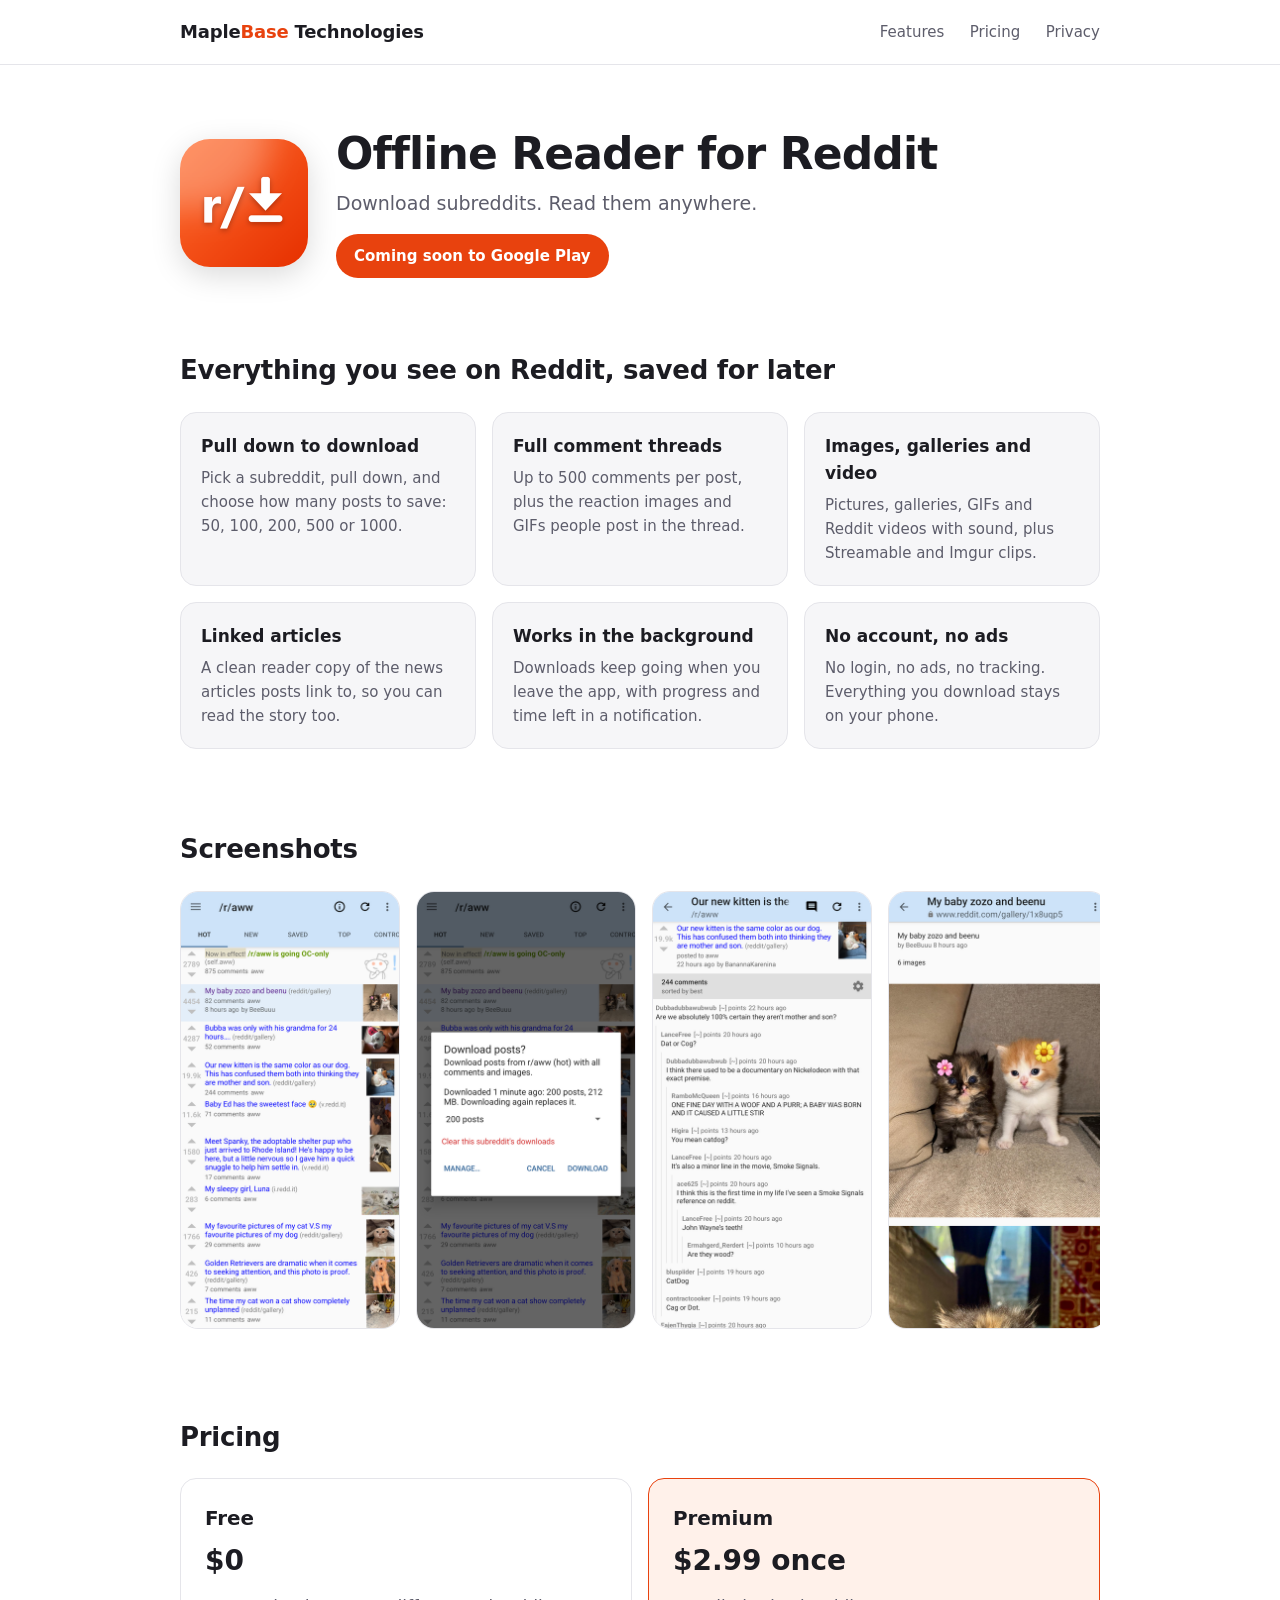
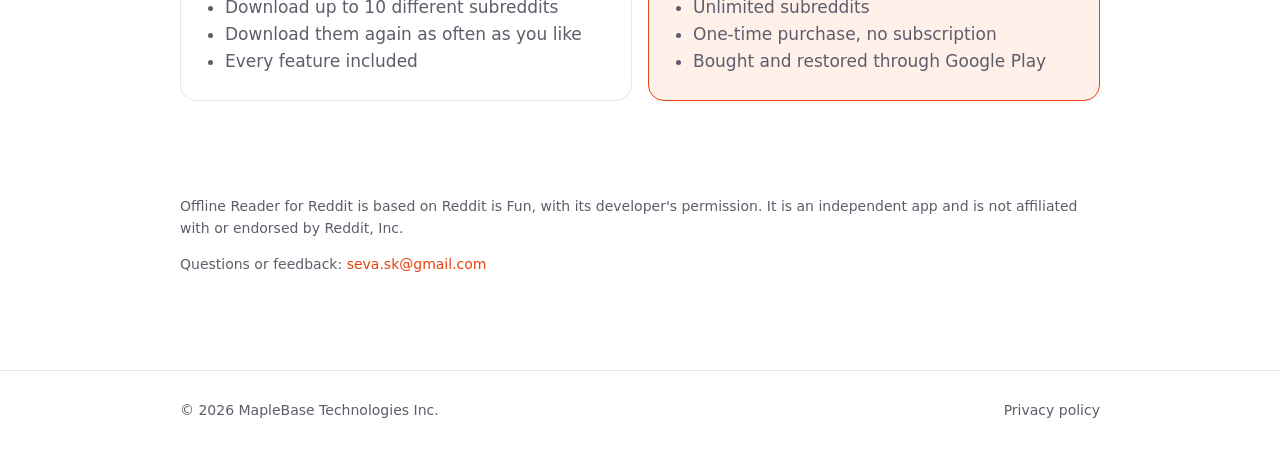
==== offline-reader/index.html @ ce5834cc "MapleBase Technologies site: company page, Offline Reader for Reddit page, privacy policy Co-Authore" ====
<!doctype html>
<html lang="en">
<head>
  <meta charset="utf-8">
  <meta name="viewport" content="width=device-width, initial-scale=1">
  <title>Offline Reader for Reddit</title>
  <meta name="description" content="Download subreddits with comments, images and videos. Read them anywhere, even offline.">
  <link rel="icon" href="icon.png">
  <link rel="stylesheet" href="../style.css">
</head>
<body>
  <header class="site">
    <div class="wrap">
      <a class="brand" href="../">Maple<span>Base</span> Technologies</a>
      <nav class="site">
        <a href="#features">Features</a>
        <a href="#pricing">Pricing</a>
        <a href="privacy-policy.html">Privacy</a>
      </nav>
    </div>
  </header>

  <main class="wrap">
    <div class="app-hero">
      <img class="icon" src="icon.png" alt="Offline Reader for Reddit icon">
      <div>
        <h1>Offline Reader for Reddit</h1>
        <p>Download subreddits. Read them anywhere.</p>
        <span class="badge">Coming soon to Google Play</span>
      </div>
    </div>

    <section id="features">
      <h2>Everything you see on Reddit, saved for later</h2>
      <div class="features">
        <div class="feature">
          <h3>Pull down to download</h3>
          <p>Pick a subreddit, pull down, and choose how many posts to save: 50, 100, 200, 500 or 1000.</p>
        </div>
        <div class="feature">
          <h3>Full comment threads</h3>
          <p>Up to 500 comments per post, plus the reaction images and GIFs people post in the thread.</p>
        </div>
        <div class="feature">
          <h3>Images, galleries and video</h3>
          <p>Pictures, galleries, GIFs and Reddit videos with sound, plus Streamable and Imgur clips.</p>
        </div>
        <div class="feature">
          <h3>Linked articles</h3>
          <p>A clean reader copy of the news articles posts link to, so you can read the story too.</p>
        </div>
        <div class="feature">
          <h3>Works in the background</h3>
          <p>Downloads keep going when you leave the app, with progress and time left in a notification.</p>
        </div>
        <div class="feature">
          <h3>No account, no ads</h3>
          <p>No login, no ads, no tracking. Everything you download stays on your phone.</p>
        </div>
      </div>
    </section>

    <section id="screenshots">
      <h2>Screenshots</h2>
      <div class="shots">
        <img src="screenshots/feed.png" alt="A downloaded subreddit">
        <img src="screenshots/download.png" alt="The download dialog">
        <img src="screenshots/thread.png" alt="A comment thread, offline">
        <img src="screenshots/gallery.png" alt="A gallery, offline">
        <img src="screenshots/manage.png" alt="Managing downloads">
      </div>
    </section>

    <section id="pricing">
      <h2>Pricing</h2>
      <div class="pricing">
        <div class="plan">
          <h3>Free</h3>
          <div class="price">$0</div>
          <ul>
            <li>Download up to 10 different subreddits</li>
            <li>Download them again as often as you like</li>
            <li>Every feature included</li>
          </ul>
        </div>
        <div class="plan premium">
          <h3>Premium</h3>
          <div class="price">$2.99 once</div>
          <ul>
            <li>Unlimited subreddits</li>
            <li>One-time purchase, no subscription</li>
            <li>Bought and restored through Google Play</li>
          </ul>
        </div>
      </div>
    </section>

    <section>
      <p class="note">Offline Reader for Reddit is based on Reddit is Fun, with its developer's permission. It is an independent app and is not affiliated with or endorsed by Reddit, Inc.</p>
      <p class="note">Questions or feedback: <a href="mailto:seva.sk@gmail.com">seva.sk@gmail.com</a></p>
    </section>
  </main>

  <footer class="site">
    <div class="wrap">
      <span>&copy; 2026 MapleBase Technologies Inc.</span>
      <a href="privacy-policy.html">Privacy policy</a>
    </div>
  </footer>
</body>
</html>
---- style.css ----
:root {
  --bg: #ffffff;
  --surface: #f6f6f8;
  --text: #1c1c22;
  --muted: #5d5d6b;
  --accent: #e8420e;
  --accent-soft: #fff1ea;
  --border: #e5e5ea;
  --radius: 16px;
  --font: system-ui, -apple-system, "Segoe UI", Roboto, "Helvetica Neue", Arial, sans-serif;
}

@media (prefers-color-scheme: dark) {
  :root {
    --bg: #121216;
    --surface: #1c1c22;
    --text: #ececf1;
    --muted: #a3a3b2;
    --accent: #ff6a2b;
    --accent-soft: #2a1a12;
    --border: #2c2c35;
  }
}

* { box-sizing: border-box; }

html { -webkit-text-size-adjust: 100%; }

body {
  margin: 0;
  background: var(--bg);
  color: var(--text);
  font: 17px/1.6 var(--font);
}

a { color: var(--accent); text-decoration: none; }
a:hover { text-decoration: underline; }

.wrap { max-width: 960px; margin: 0 auto; padding: 0 20px; }

header.site {
  border-bottom: 1px solid var(--border);
}
header.site .wrap {
  display: flex;
  align-items: center;
  justify-content: space-between;
  gap: 16px;
  height: 64px;
}
.brand {
  font-weight: 700;
  font-size: 18px;
  color: var(--text);
  letter-spacing: -0.01em;
}
.brand span { color: var(--accent); }
nav.site a { color: var(--muted); margin-left: 20px; font-size: 15px; }
nav.site a:hover { color: var(--text); text-decoration: none; }

.hero { padding: 72px 0 48px; }
.hero h1 {
  font-size: clamp(32px, 6vw, 52px);
  line-height: 1.1;
  letter-spacing: -0.02em;
  margin: 0 0 16px;
}
.hero p.lead { font-size: 20px; color: var(--muted); max-width: 620px; margin: 0; }

section { padding: 40px 0; }
section h2 { font-size: 26px; letter-spacing: -0.01em; margin: 0 0 20px; }

.card {
  display: flex;
  gap: 20px;
  align-items: center;
  padding: 24px;
  border: 1px solid var(--border);
  border-radius: var(--radius);
  background: var(--surface);
}
.card img { width: 88px; height: 88px; border-radius: 22px; flex: none; }
.card h3 { margin: 0 0 4px; font-size: 20px; }
.card p { margin: 0 0 8px; color: var(--muted); }

.app-hero { display: flex; gap: 28px; align-items: center; padding: 64px 0 32px; flex-wrap: wrap; }
.app-hero img.icon { width: 128px; height: 128px; border-radius: 30px; box-shadow: 0 8px 30px rgba(0,0,0,.15); }
.app-hero h1 { font-size: clamp(30px, 5vw, 44px); margin: 0 0 8px; letter-spacing: -0.02em; line-height: 1.15; }
.app-hero p { margin: 0; color: var(--muted); font-size: 19px; }

.badge {
  display: inline-block;
  margin-top: 16px;
  padding: 10px 18px;
  border-radius: 999px;
  background: var(--accent);
  color: #fff;
  font-weight: 600;
  font-size: 15px;
}

.features { display: grid; grid-template-columns: repeat(auto-fit, minmax(240px, 1fr)); gap: 16px; }
.feature { padding: 20px; border-radius: var(--radius); background: var(--surface); border: 1px solid var(--border); }
.feature h3 { margin: 0 0 6px; font-size: 17px; }
.feature p { margin: 0; color: var(--muted); font-size: 15px; }

.shots { display: flex; gap: 16px; overflow-x: auto; padding-bottom: 8px; scroll-snap-type: x mandatory; }
.shots img {
  width: 220px;
  flex: none;
  border-radius: 18px;
  border: 1px solid var(--border);
  scroll-snap-align: start;
}

.pricing { display: grid; grid-template-columns: repeat(auto-fit, minmax(240px, 1fr)); gap: 16px; }
.plan { padding: 24px; border-radius: var(--radius); border: 1px solid var(--border); }
.plan.premium { border-color: var(--accent); background: var(--accent-soft); }
.plan h3 { margin: 0 0 4px; }
.plan .price { font-size: 28px; font-weight: 700; margin: 4px 0 10px; }
.plan ul { margin: 0; padding-left: 20px; color: var(--muted); }

.note { color: var(--muted); font-size: 14px; }

article.policy { max-width: 720px; padding: 48px 0; }
article.policy h1 { font-size: 34px; letter-spacing: -0.02em; line-height: 1.2; }
article.policy h2 { font-size: 21px; margin-top: 36px; }
article.policy li { margin: 6px 0; }

footer.site { border-top: 1px solid var(--border); padding: 28px 0 40px; margin-top: 40px; color: var(--muted); font-size: 14px; }
footer.site .wrap { display: flex; justify-content: space-between; gap: 16px; flex-wrap: wrap; }
footer.site a { color: var(--muted); }

@media (max-width: 600px) {
  nav.site a { margin-left: 14px; }
  .card { flex-direction: column; align-items: flex-start; }
  .hero { padding: 48px 0 32px; }
}
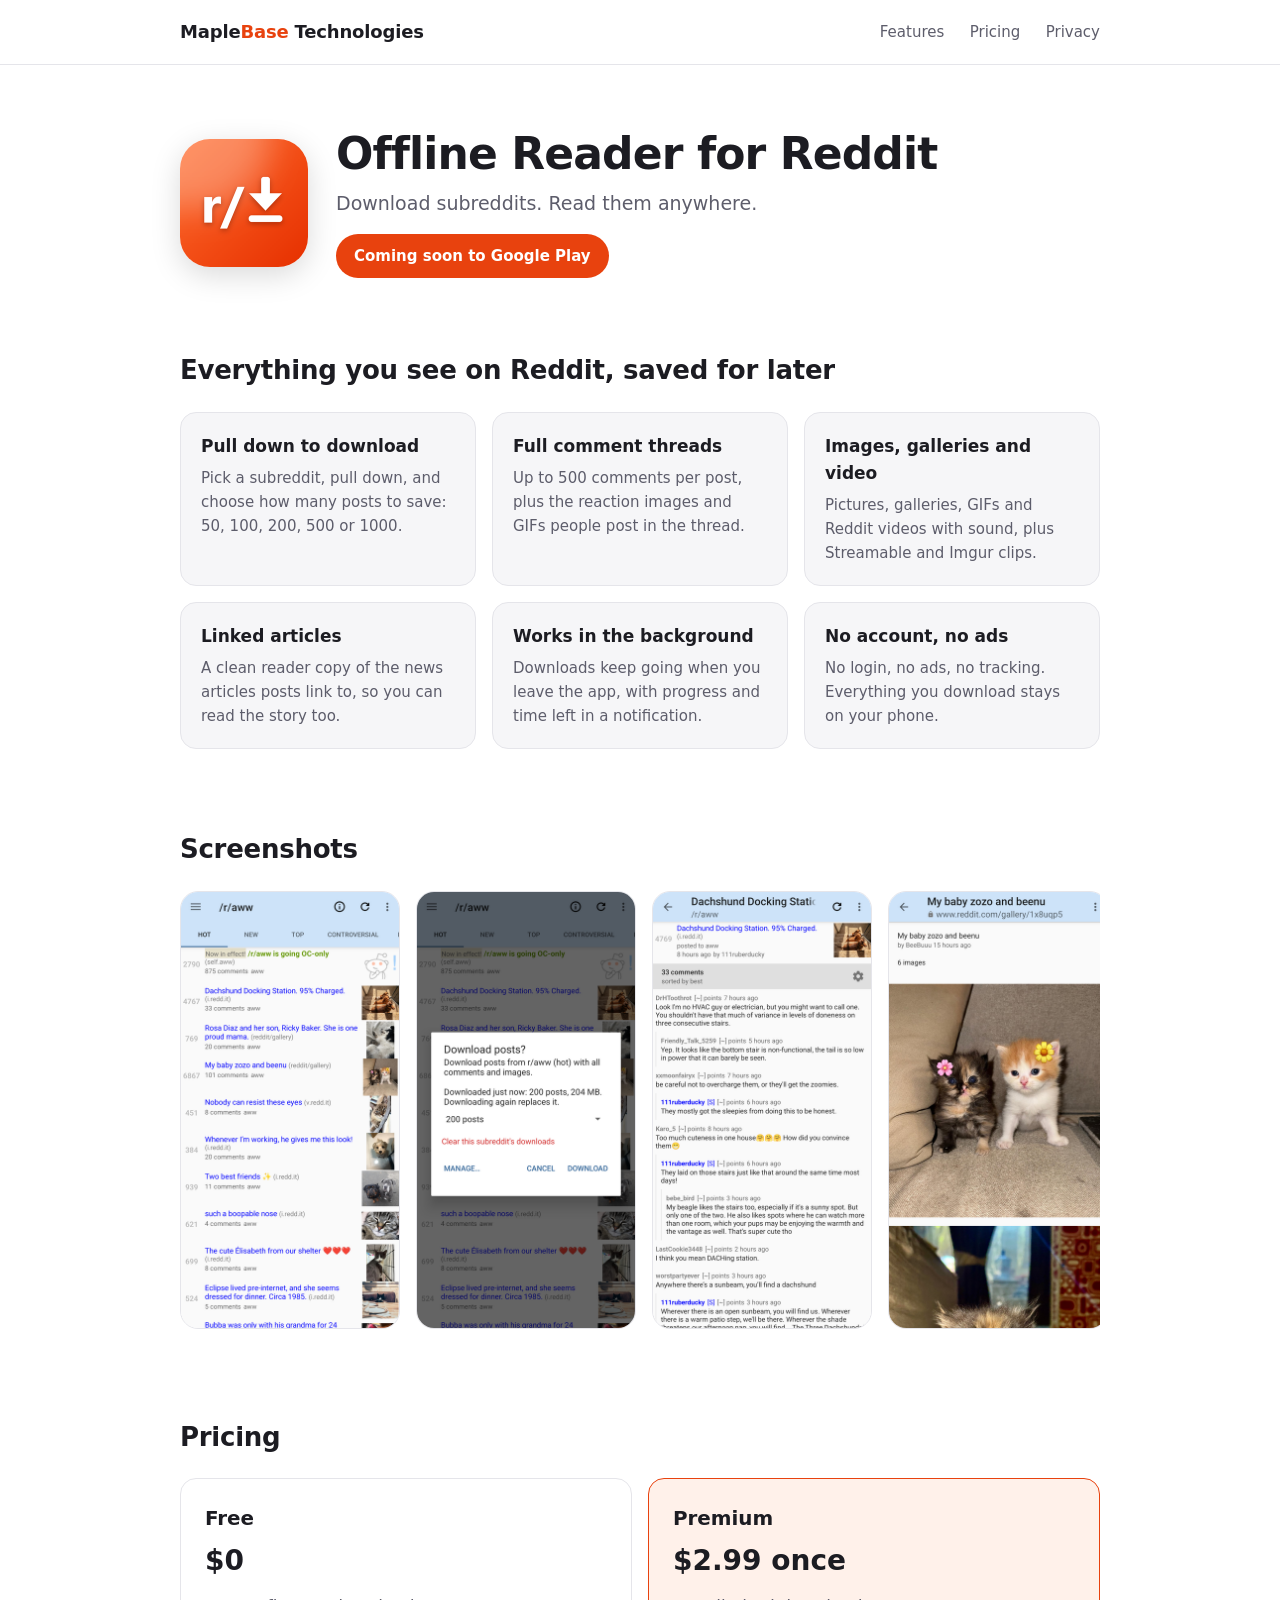
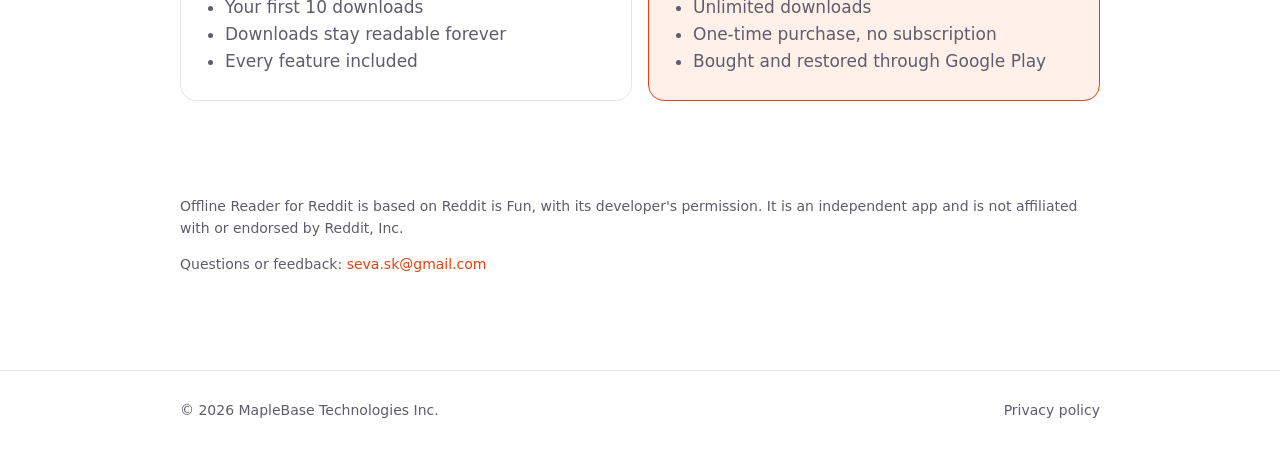
==== commit a97aafad: "Offline Reader: free plan is 10 downloads; new screenshots Co-Authored-By: Claude Opus 5.5 <noreply@" ====
--- a/offline-reader/index.html
+++ b/offline-reader/index.html
@@ -78,8 +78,8 @@
           <h3>Free</h3>
           <div class="price">$0</div>
           <ul>
-            <li>Download up to 10 different subreddits</li>
-            <li>Download them again as often as you like</li>
+            <li>Your first 10 downloads</li>
+            <li>Downloads stay readable forever</li>
             <li>Every feature included</li>
           </ul>
         </div>
@@ -87,7 +87,7 @@
           <h3>Premium</h3>
           <div class="price">$2.99 once</div>
           <ul>
-            <li>Unlimited subreddits</li>
+            <li>Unlimited downloads</li>
             <li>One-time purchase, no subscription</li>
             <li>Bought and restored through Google Play</li>
           </ul>
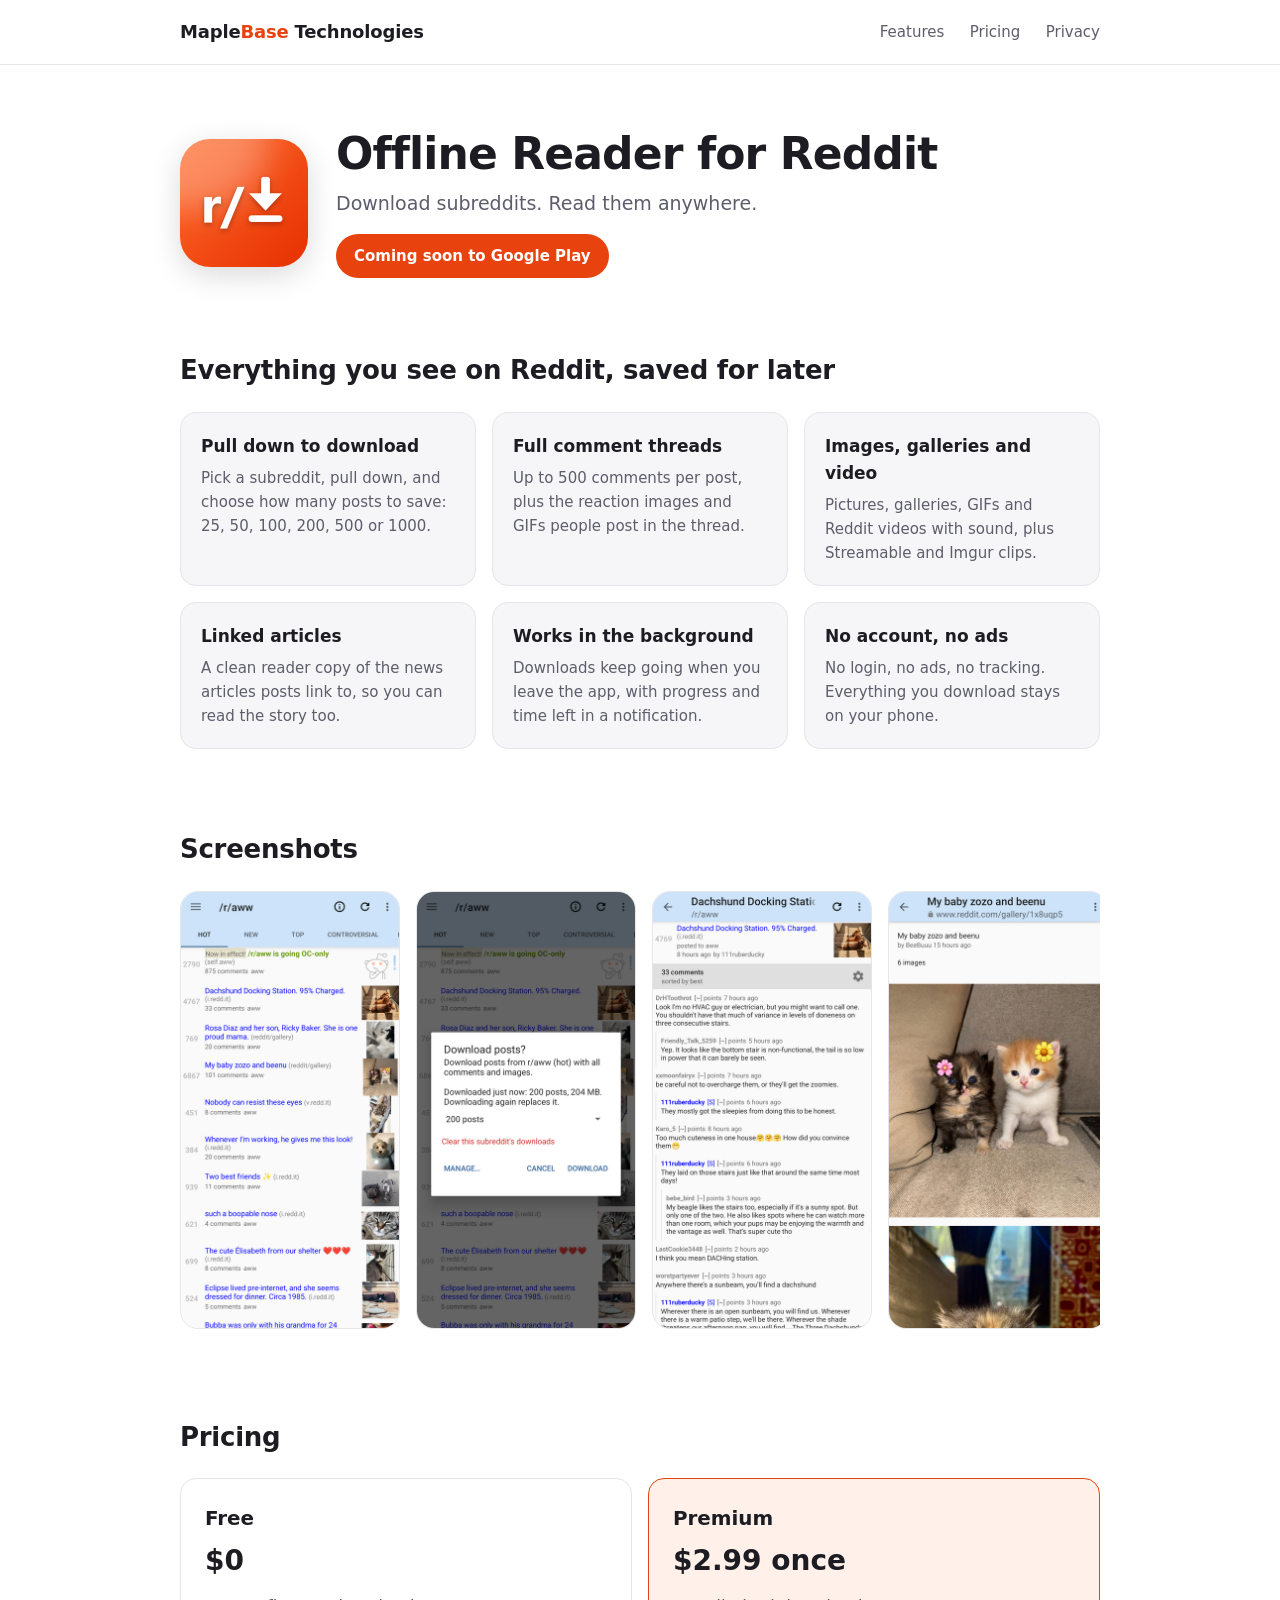
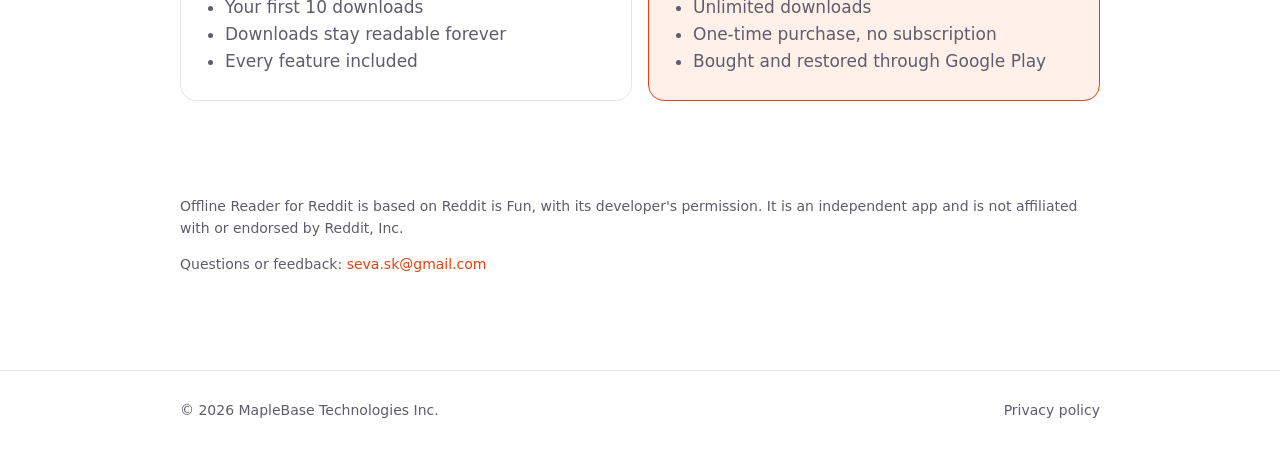
==== commit 2d5681a0: "Offline Reader: 25-post option, NSFW opt-in in policy Co-Authored-By: Claude Opus 5.5 <noreply@anthr" ====
--- a/offline-reader/index.html
+++ b/offline-reader/index.html
@@ -35,7 +35,7 @@
       <div class="features">
         <div class="feature">
           <h3>Pull down to download</h3>
-          <p>Pick a subreddit, pull down, and choose how many posts to save: 50, 100, 200, 500 or 1000.</p>
+          <p>Pick a subreddit, pull down, and choose how many posts to save: 25, 50, 100, 200, 500 or 1000.</p>
         </div>
         <div class="feature">
           <h3>Full comment threads</h3>
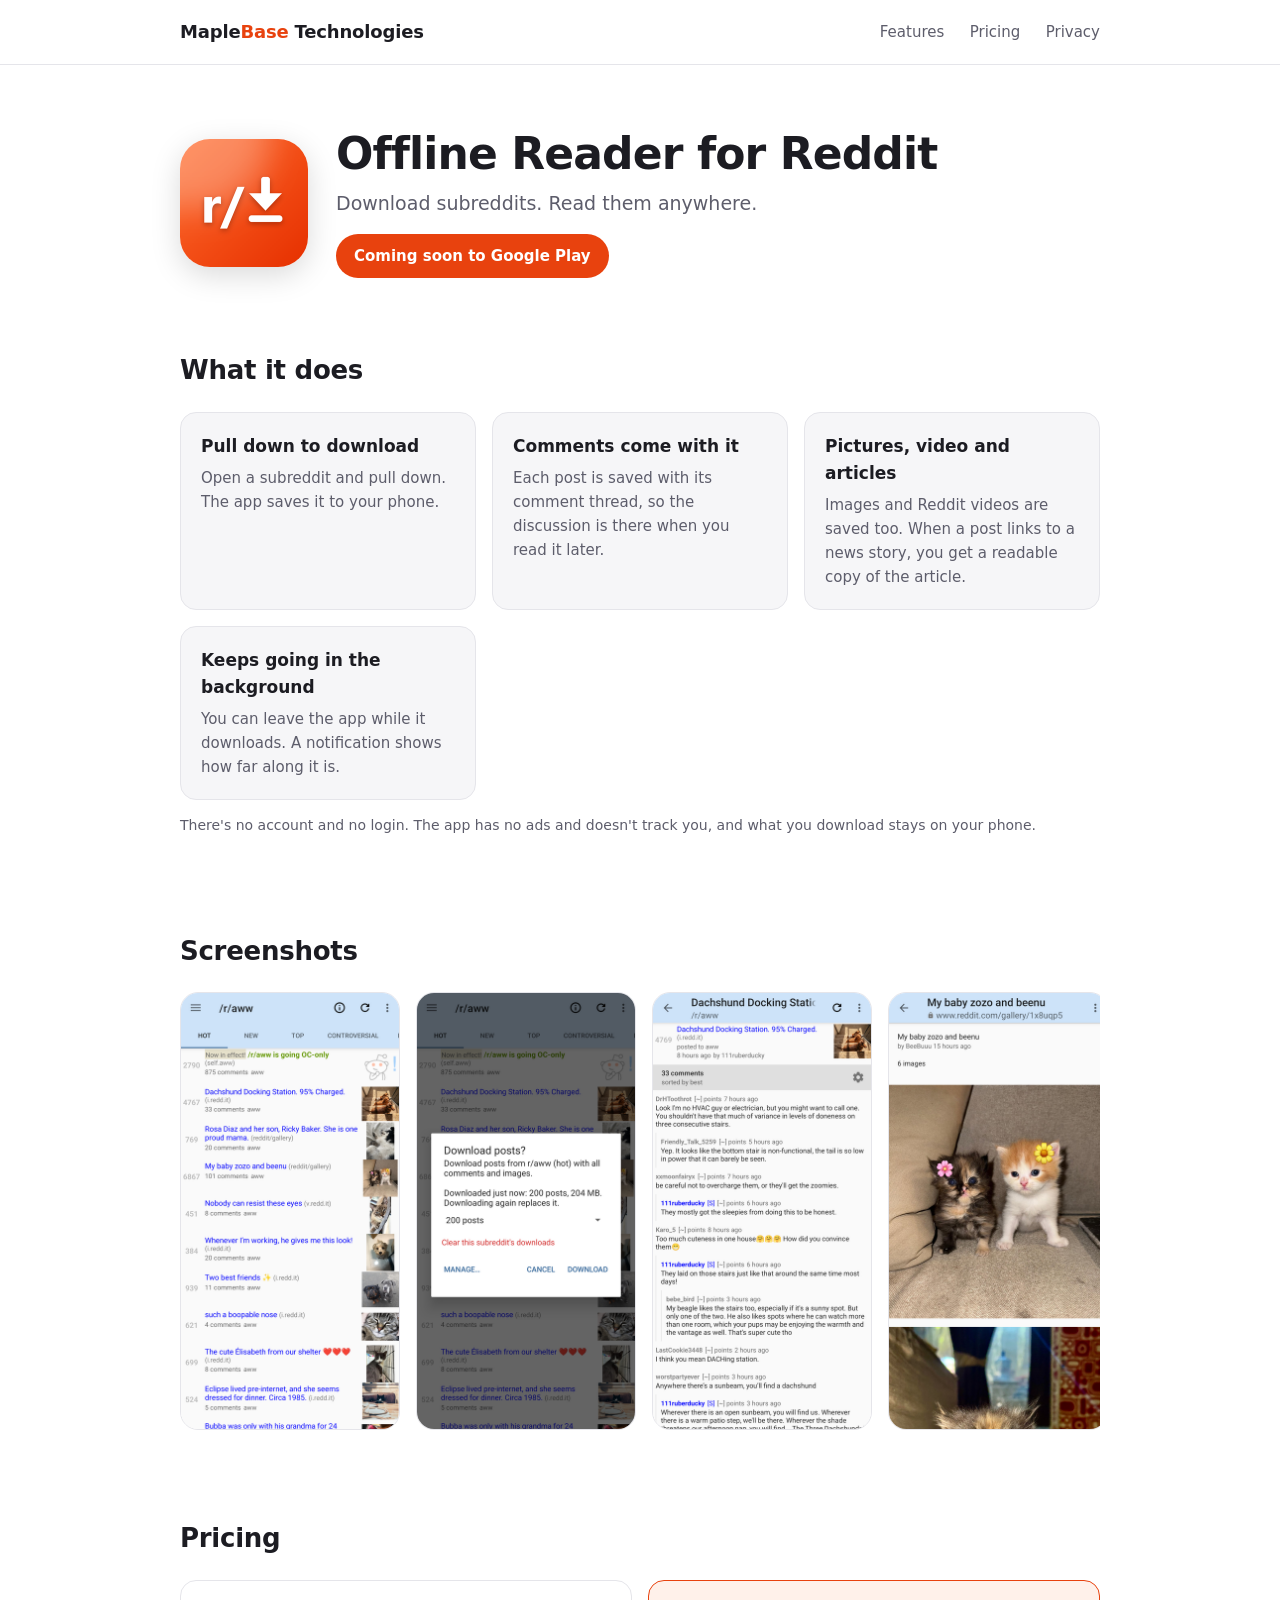
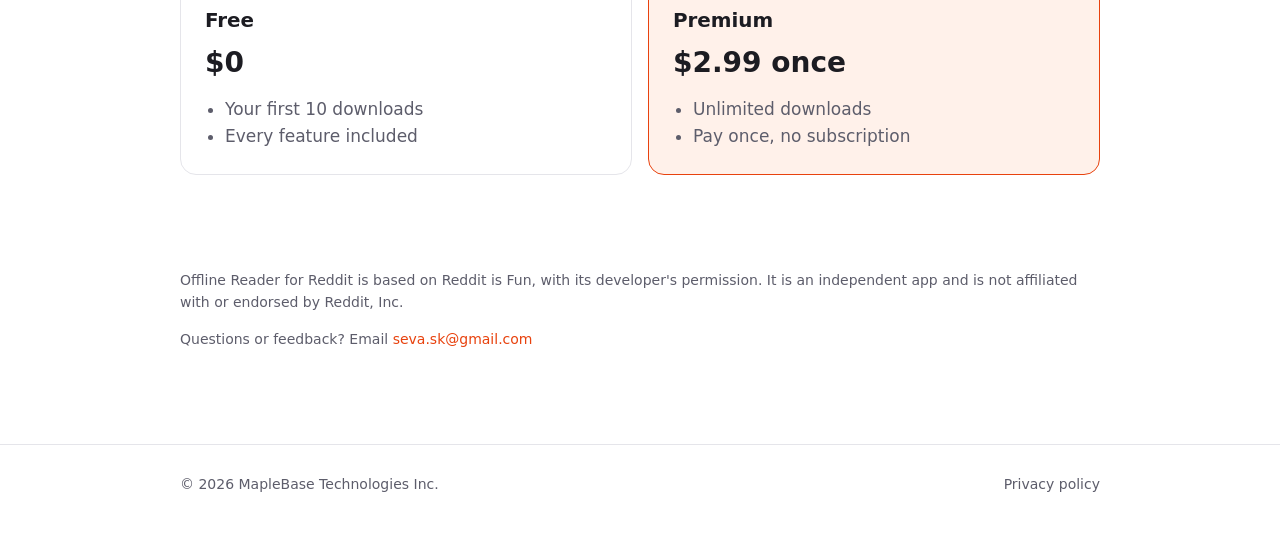
==== commit 8bb19fee: "Plainer copy on the company page, app page and privacy policy Co-Authored-By: Claude Opus 5.5 <norep" ====
--- a/offline-reader/index.html
+++ b/offline-reader/index.html
@@ -31,33 +31,26 @@
     </div>
 
     <section id="features">
-      <h2>Everything you see on Reddit, saved for later</h2>
+      <h2>What it does</h2>
       <div class="features">
         <div class="feature">
           <h3>Pull down to download</h3>
-          <p>Pick a subreddit, pull down, and choose how many posts to save: 25, 50, 100, 200, 500 or 1000.</p>
+          <p>Open a subreddit and pull down. The app saves it to your phone.</p>
         </div>
         <div class="feature">
-          <h3>Full comment threads</h3>
-          <p>Up to 500 comments per post, plus the reaction images and GIFs people post in the thread.</p>
+          <h3>Comments come with it</h3>
+          <p>Each post is saved with its comment thread, so the discussion is there when you read it later.</p>
         </div>
         <div class="feature">
-          <h3>Images, galleries and video</h3>
-          <p>Pictures, galleries, GIFs and Reddit videos with sound, plus Streamable and Imgur clips.</p>
+          <h3>Pictures, video and articles</h3>
+          <p>Images and Reddit videos are saved too. When a post links to a news story, you get a readable copy of the article.</p>
         </div>
         <div class="feature">
-          <h3>Linked articles</h3>
-          <p>A clean reader copy of the news articles posts link to, so you can read the story too.</p>
-        </div>
-        <div class="feature">
-          <h3>Works in the background</h3>
-          <p>Downloads keep going when you leave the app, with progress and time left in a notification.</p>
-        </div>
-        <div class="feature">
-          <h3>No account, no ads</h3>
-          <p>No login, no ads, no tracking. Everything you download stays on your phone.</p>
+          <h3>Keeps going in the background</h3>
+          <p>You can leave the app while it downloads. A notification shows how far along it is.</p>
         </div>
       </div>
+      <p class="note">There's no account and no login. The app has no ads and doesn't track you, and what you download stays on your phone.</p>
     </section>
 
     <section id="screenshots">
@@ -79,7 +72,6 @@
           <div class="price">$0</div>
           <ul>
             <li>Your first 10 downloads</li>
-            <li>Downloads stay readable forever</li>
             <li>Every feature included</li>
           </ul>
         </div>
@@ -88,8 +80,7 @@
           <div class="price">$2.99 once</div>
           <ul>
             <li>Unlimited downloads</li>
-            <li>One-time purchase, no subscription</li>
-            <li>Bought and restored through Google Play</li>
+            <li>Pay once, no subscription</li>
           </ul>
         </div>
       </div>
@@ -97,7 +88,7 @@
 
     <section>
       <p class="note">Offline Reader for Reddit is based on Reddit is Fun, with its developer's permission. It is an independent app and is not affiliated with or endorsed by Reddit, Inc.</p>
-      <p class="note">Questions or feedback: <a href="mailto:seva.sk@gmail.com">seva.sk@gmail.com</a></p>
+      <p class="note">Questions or feedback? Email <a href="mailto:seva.sk@gmail.com">seva.sk@gmail.com</a></p>
     </section>
   </main>
 
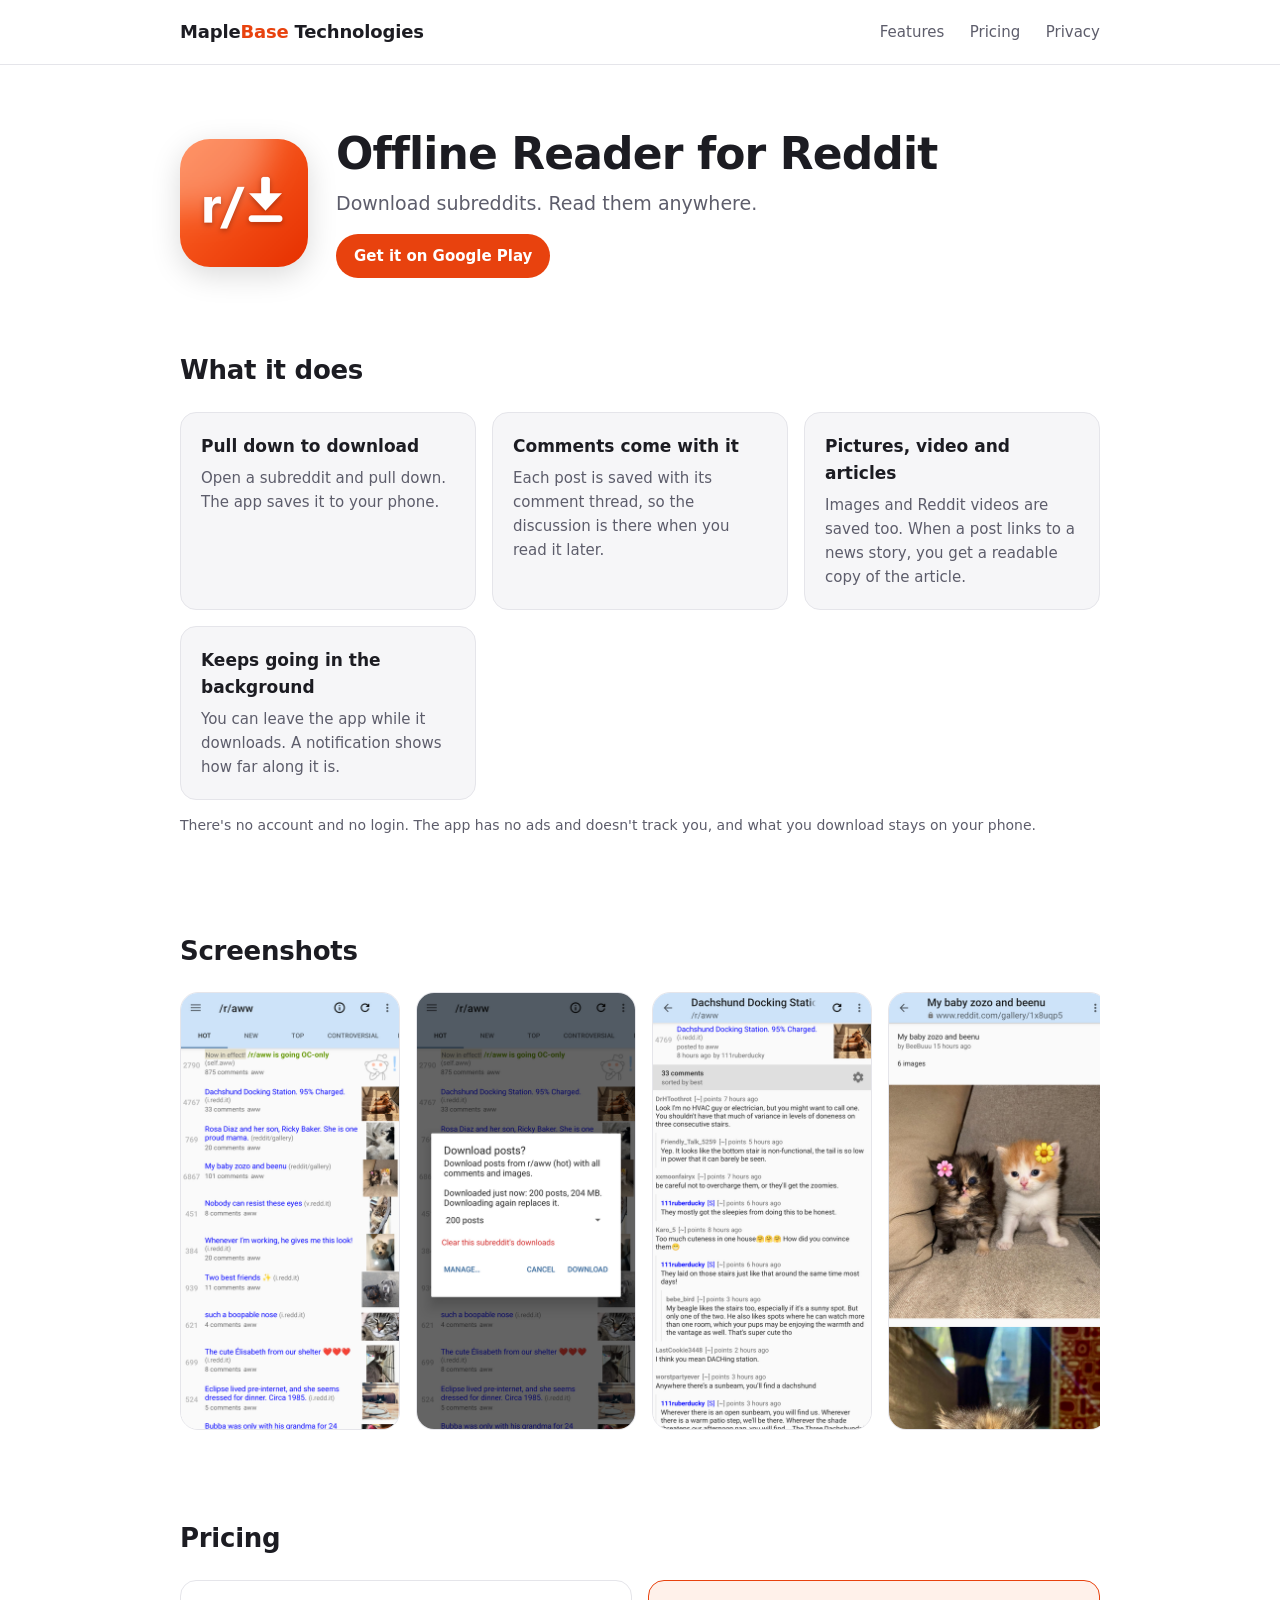
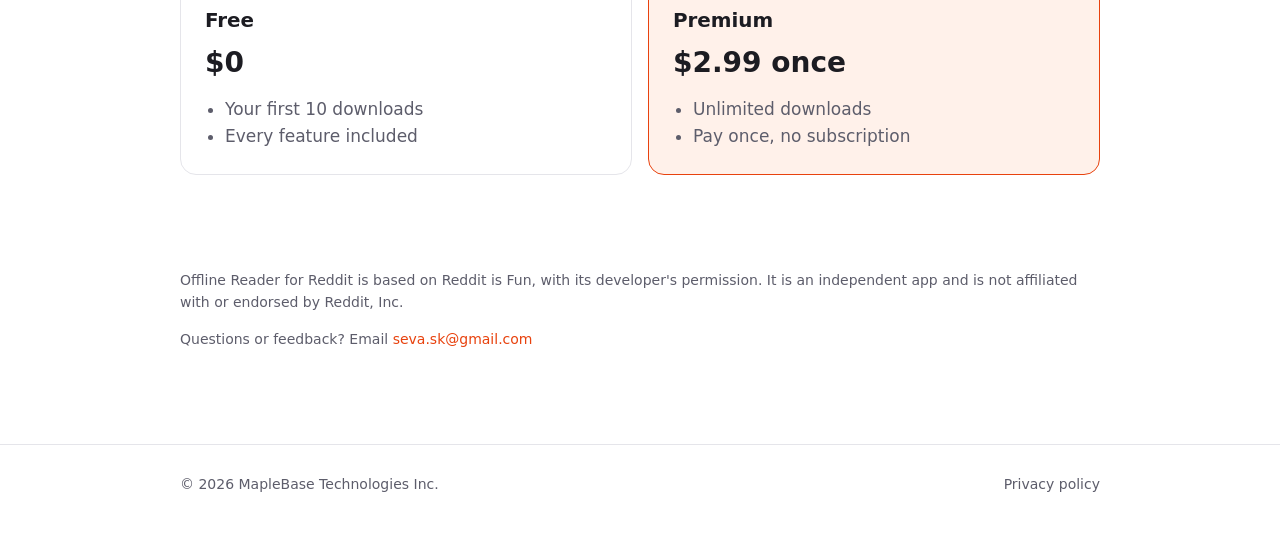
==== commit dbcc74fb: "Offline Reader is on Google Play: link the badge and the home page card Co-Authored-By: Claude Opus " ====
--- a/offline-reader/index.html
+++ b/offline-reader/index.html
@@ -26,7 +26,7 @@
       <div>
         <h1>Offline Reader for Reddit</h1>
         <p>Download subreddits. Read them anywhere.</p>
-        <span class="badge">Coming soon to Google Play</span>
+        <a class="badge" href="https://play.google.com/store/apps/details?id=app.redditoffline">Get it on Google Play</a>
       </div>
     </div>
 
--- a/style.css
+++ b/style.css
@@ -97,7 +97,9 @@
   color: #fff;
   font-weight: 600;
   font-size: 15px;
+  text-decoration: none;
 }
+a.badge:hover { filter: brightness(1.08); }
 
 .features { display: grid; grid-template-columns: repeat(auto-fit, minmax(240px, 1fr)); gap: 16px; }
 .feature { padding: 20px; border-radius: var(--radius); background: var(--surface); border: 1px solid var(--border); }
